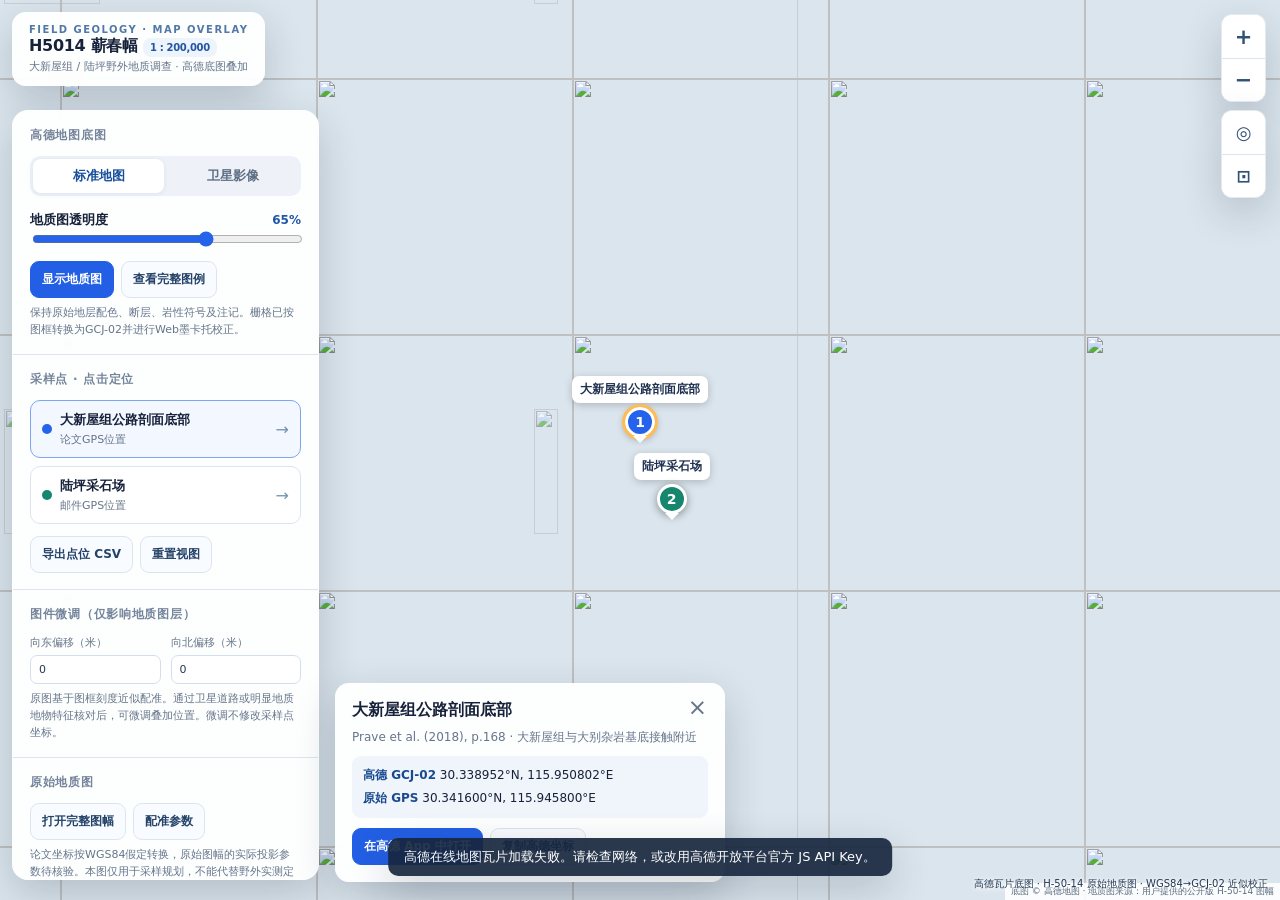
==== index.html @ d8f1293c "Add H5014 high-resolution Gaode map viewer" ====
<!DOCTYPE html>
<html lang="zh-CN">
<head>
<meta charset="UTF-8"><meta name="viewport" content="width=device-width,initial-scale=1.0,viewport-fit=cover"><meta name="theme-color" content="#14233c">
<title>H5014 蕲春幅 · 地质图叠加高德地图</title>
<style>
:root{--ink:#17223a;--navy:#182b46;--muted:#65758a;--blue:#2563eb;--bg:#fff;--line:#dce4ee;--shadow:0 14px 40px rgba(20,35,56,.2)}
*{box-sizing:border-box}html,body{margin:0;width:100%;height:100%;font-family:system-ui,-apple-system,"PingFang SC","Microsoft YaHei",sans-serif;color:var(--ink);overflow:hidden}button,input{font:inherit}button{cursor:pointer}button:disabled{opacity:.5;cursor:default}
#map{position:fixed;inset:0;touch-action:none;overflow:hidden;background:#dbe5ed;user-select:none;cursor:grab}#map.dragging{cursor:grabbing}.tile{position:absolute;width:256px;height:256px;pointer-events:none;will-change:transform}.tile.sat-road{z-index:2}.tiles{position:absolute;inset:0;pointer-events:none}.tiles.road{z-index:0}.tiles.satellite{z-index:0}.tiles.labels{z-index:1}#raster{position:absolute;z-index:3;pointer-events:none;max-width:none;transform-origin:top left}#markerLayer{position:absolute;z-index:5;inset:0;pointer-events:none}.marker{position:absolute;transform:translate(-50%,-100%);pointer-events:auto;cursor:pointer;white-space:nowrap;display:flex;align-items:center;flex-direction:column;gap:4px}.marker .pin{background:#2563eb;color:white;font-size:14px;font-weight:900;line-height:1;width:30px;height:30px;border:3px solid #fff;border-radius:50%;box-shadow:0 2px 9px #0006;display:grid;place-items:center}.marker.green .pin{background:#16876e}.marker.gps .pin{background:#ff8b31}.marker .name{background:#fff;color:#1f3151;font-size:12px;font-weight:700;padding:5px 8px;border-radius:7px;box-shadow:0 2px 9px #0003;max-width:190px;overflow:hidden;text-overflow:ellipsis}.marker::after{content:"";width:0;height:0;border:7px solid transparent;border-top-color:#fff;margin-top:-5px}.marker.active .pin{outline:3px solid #ffbc55}#mapCross{position:absolute;z-index:4;left:50%;top:50%;transform:translate(-50%,-50%);pointer-events:none;color:#1b3552;font-weight:700;opacity:0;transition:.2s}
.header{position:fixed;z-index:20;top:12px;left:12px;display:flex;align-items:center;gap:10px;max-width:calc(100vw - 110px);padding:11px 16px;border:1px solid #ffffffb0;border-radius:14px;background:#ffffffef;box-shadow:var(--shadow);backdrop-filter:blur(12px)}.kicker{font-size:10px;letter-spacing:.15em;color:#5279a6;font-weight:800}.header h1{font-size:16px;margin:1px 0 0;letter-spacing:-.02em}.header p{margin:2px 0 0;color:var(--muted);font-size:11px}.pill{border-radius:8px;padding:4px 7px;font-size:10px;background:#eef4fb;color:#2355a2;font-weight:750}
.side{position:fixed;top:110px;left:12px;z-index:20;width:307px;max-width:calc(100vw - 24px);max-height:calc(100vh - 130px);overflow:auto;border:1px solid #ffffffaf;background:#fffffff2;box-shadow:var(--shadow);border-radius:16px;backdrop-filter:blur(12px)}.section{padding:16px 17px;border-bottom:1px solid var(--line)}.section:last-child{border:0}.section h2{font-size:12px;letter-spacing:.06em;color:#75859b;margin:0 0 12px}.seg{display:flex;border-radius:10px;background:#eef2f8;padding:3px;gap:3px}.seg button{flex:1;padding:8px 6px;border:0;border-radius:8px;background:transparent;font-size:13px;font-weight:650;color:#5f7085}.seg button.selected{background:white;color:#174f9c;box-shadow:0 1px 5px #b1c2d34d}.one-line{display:flex;justify-content:space-between;align-items:center;gap:12px}.one-line label{font-size:13px;font-weight:650}#opacity{width:100%;accent-color:var(--blue);cursor:pointer}.hint{font-size:11px;color:var(--muted);line-height:1.55;margin:6px 0 0}.rowbtn{display:flex;gap:7px;flex-wrap:wrap}.btn{border:1px solid var(--line);background:#f8fbff;color:#254368;padding:9px 11px;border-radius:9px;font-size:12px;font-weight:700}.btn:hover{border-color:#a0b9e3;background:#eaf2ff}.btn.primary{background:#235fe4;border-color:#235fe4;color:#fff}.btn.primary:hover{background:#1a4fbd}.point{border:1px solid var(--line);padding:10px 11px;border-radius:10px;margin-top:8px;display:flex;gap:8px;align-items:center;cursor:pointer;background:white}.point:hover,.point.active{border-color:#7aa6f2;background:#f3f7ff}.point .dot{width:10px;height:10px;background:#2563eb;border-radius:50%;flex-shrink:0}.point .dot.green{background:#16876e}.point-title{font-size:13px;font-weight:700}.point-desc{font-size:11px;color:var(--muted);margin-top:3px}.point .arrow{margin-left:auto;color:#7593ad}#toast{position:fixed;z-index:60;left:50%;bottom:24px;transform:translateX(-50%);max-width:95vw;background:#16263ee9;color:#fff;padding:10px 16px;border-radius:10px;font-size:13px;box-shadow:var(--shadow);opacity:0;pointer-events:none;transition:.2s}#toast.show{opacity:1}.tools{position:fixed;right:14px;top:14px;z-index:20;display:flex;flex-direction:column;gap:8px}.toolgroup{display:flex;flex-direction:column;background:#fff;box-shadow:var(--shadow);border-radius:11px;overflow:hidden;border:1px solid #e3eaf2}.tool{border:0;background:#fff;width:43px;height:43px;color:#315277;font-weight:750;font-size:21px}.tool+.tool{border-top:1px solid var(--line)}.tool:hover{background:#f0f6ff}.detail{position:fixed;z-index:30;bottom:18px;left:335px;width:min(390px,calc(100vw - 370px));background:#fffffff2;border:1px solid #ffffffa6;box-shadow:var(--shadow);backdrop-filter:blur(12px);padding:16px;border-radius:14px;display:none}.detail.show{display:block}.detail h2{margin:0 25px 7px 0;font-size:16px}.detail p{color:var(--muted);font-size:12px;line-height:1.6;margin:3px 0}.detail .close{position:absolute;right:11px;top:9px;border:0;background:transparent;font-size:23px;color:#65758a}.coordinates{padding:8px 11px;background:#f0f5fb;border-radius:9px;font-size:12px;margin:9px 0;line-height:1.9;font-variant-numeric:tabular-nums}.coordinates b{color:#194a90}.detail .rowbtn{margin-top:10px}
.footer-note{position:fixed;z-index:8;right:12px;bottom:9px;font-size:10px;color:#213652;text-shadow:0 1px 5px white,0 1px 5px white;max-width:320px;text-align:right}#legendModal{position:fixed;z-index:50;inset:0;background:#0e1e37b8;display:none;align-items:center;justify-content:center;padding:22px}#legendModal.show{display:flex}.legend-card{width:min(900px,100%);max-height:94vh;display:flex;flex-direction:column;overflow:hidden;background:white;border-radius:16px;box-shadow:var(--shadow)}.legend-top{display:flex;align-items:center;justify-content:space-between;padding:10px 17px;border-bottom:1px solid var(--line)}.legend-top h2{margin:0;font-size:15px}.legend-view{overflow:auto;padding:10px;background:#f2f5f8}.legend-view img{width:100%;max-width:850px;height:auto;display:block;margin:auto;image-rendering:auto}.legend-close{background:#eef3fa;border:0;border-radius:9px;padding:7px 13px;color:#304666}
#mobileToggle{display:none}.shift{display:grid;grid-template-columns:1fr 1fr;gap:10px}.shift label{font-size:11px;color:#65758a}.shift input{width:100%;margin-top:5px;border:1px solid #d3deed;border-radius:7px;padding:7px 8px;color:#253852}.attribution{position:fixed;bottom:0;right:0;background:#ffffffe0;color:#4e6075;font-size:9px;z-index:7;padding:2px 6px}
@media(max-width:700px){.header{top:env(safe-area-inset-top,0px);left:8px;right:56px;max-width:none;padding:9px 12px}.header h1{font-size:14px}.header p{display:none}.header .pill{font-size:9px}.tools{right:8px;top:env(safe-area-inset-top,0px)}.tool{width:40px;height:40px}.side{top:auto;bottom:8px;left:8px;right:8px;width:auto;max-height:58vh;overflow:auto;border-radius:15px;transform:translateY(calc(100% - 53px));transition:transform .25s}.side.open{transform:translateY(0)}.side .section:first-child{padding-top:14px}.side .section:not(:first-child){padding-top:11px;padding-bottom:11px}.mobile-grip{display:block!important;text-align:center;font-size:12px;font-weight:700;color:#2a4a78;padding:14px;background:#f7fafe;border-bottom:1px solid var(--line);cursor:pointer}.detail{bottom:76px;left:8px;width:calc(100vw - 16px);padding:13px}.footer-note{display:none}.attribution{bottom:60px}.side.open~.attribution{display:none}}
.mobile-grip{display:none}
#raster{overflow:hidden}#rasterOverview{position:absolute;inset:0;width:100%;height:100%;pointer-events:none;max-width:none}.geo-hi-tile{position:absolute;pointer-events:none;display:block;max-width:none}
</style>
</head>
<body>
<div id="map" role="application" aria-label="H5014 高德底图与地质图叠加，拖动平移，滚轮或双指缩放">
 <div class="tiles" id="baseTiles"></div><div class="tiles labels" id="labelTiles"></div>
 <div id="raster" aria-label="H5014 高清地质图图层"><img id="rasterOverview" src="./assets/H5014_GCJ02_overview.webp" alt="" draggable="false"></div>
 <div id="markerLayer"></div><div id="mapCross">+</div>
</div>
<div class="header"><div><div class="kicker">FIELD GEOLOGY · MAP OVERLAY</div><h1>H5014 蕲春幅 <span class="pill">1 : 200,000</span></h1><p>大新屋组 / 陆坪野外地质调查 · 高德底图叠加</p></div></div>
<div class="tools"><div class="toolgroup"><button class="tool" id="zoomIn" title="放大">+</button><button class="tool" id="zoomOut" title="缩小">−</button></div><div class="toolgroup"><button class="tool" id="locate" title="我的定位" style="font-size:18px">◎</button><button class="tool" id="full" title="查看整幅图" style="font-size:17px">⊡</button></div></div>
<div class="side" id="side"><div class="mobile-grip" id="mobileGrip">☰ 图层与采样点 · 点按展开 / 收起</div>
<div class="section"><h2>高德地图底图</h2><div class="seg"><button id="road" class="selected">标准地图</button><button id="sat">卫星影像</button></div>
<div class="one-line" style="margin-top:15px"><label for="opacity">地质图透明度</label><strong id="opacityText" style="font-size:12px;color:#2055a5">65%</strong></div><input type="range" min="0" max="100" step="1" id="opacity" value="65">
<div class="rowbtn" style="margin-top:10px"><button class="btn primary" id="toggleRaster">显示地质图</button><button class="btn" id="legendBtn">查看完整图例</button></div>
<p class="hint">保持原始地层配色、断层、岩性符号及注记。栅格已按图框转换为GCJ-02并进行Web墨卡托校正。</p></div>
<div class="section"><h2>采样点 · 点击定位</h2><div id="pointList"></div><div class="rowbtn" style="margin-top:12px"><button class="btn" id="downloadCSV">导出点位 CSV</button><button class="btn" id="reset">重置视图</button></div></div>
<div class="section"><h2>图件微调（仅影响地质图层）</h2><div class="shift"><label>向东偏移（米）<input id="east" type="number" step="10" value="0" inputmode="decimal"></label><label>向北偏移（米）<input id="north" type="number" step="10" value="0" inputmode="decimal"></label></div>
<p class="hint">原图基于图框刻度近似配准。通过卫星道路或明显地质地物特征核对后，可微调叠加位置。微调不修改采样点坐标。</p></div>
<div class="section"><h2>原始地质图</h2><div class="rowbtn"><a class="btn" style="text-decoration:none" href="assets/H5014_original_full.webp" target="_blank">打开完整图幅</a><a class="btn" style="text-decoration:none" href="assets/georeference.json" download>配准参数</a></div><p class="hint">论文坐标按WGS84假定转换，原始图幅的实际投影参数待核验。本图仅用于采样规划，不能代替野外实测定位与矿山许可。</p></div>
</div>
<div class="detail" id="detail"><button class="close" id="closeDetail">×</button><h2 id="detailTitle"></h2><p id="detailDesc"></p><div class="coordinates" id="coords"></div><div class="rowbtn"><button class="btn primary" id="amapOpen">在高德 App 中打开</button><button class="btn" id="copyCoord">复制高德坐标</button></div></div>
<div class="footer-note">高德瓦片底图 · H-50-14 原始地质图 · WGS84→GCJ-02 近似校正</div><div class="attribution">底图 © 高德地图 · 地质图来源：用户提供的公开版 H-50-14 图幅</div>
<div id="legendModal"><div class="legend-card"><div class="legend-top"><h2>H-50-14 蕲春幅 · 原版图例</h2><button class="legend-close" id="legendClose">关闭 ✕</button></div><div class="legend-view"><img src="assets/H5014_legend.webp" alt="原版完整地质图例"></div></div></div>
<div id="toast" role="status" aria-live="polite"></div>
<script>
'use strict';
// A no-library slippy map viewer. Gaode-compatible XYZ raster tiles use GCJ-02 coordinates.
// Public tile URLs can change or be rate-limited; official commercial deployment should use AMap JS API with valid credentials.
const CFG={
 bounds:[115.0052382452605,29.997288491152855,116.0051702171812,30.664436451810023],
 points:[
  {id:'daxinwu',name:'大新屋组公路剖面底部',type:'论文GPS位置',description:'Prave et al. (2018), p.168 · 大新屋组与大别杂岩基底接触附近',wgs:[115.9458,30.3416],gcj:[115.9508018,30.3389519]},
  {id:'luiping',name:'陆坪采石场',type:'邮件GPS位置',description:'Tony Prave 来信 · 采石场，与公路剖面底部不同地点',wgs:[115.95661667,30.31861667],gcj:[115.9616379,30.3159882]}
 ]
};
const $=id=>document.getElementById(id);
const map=$('map'),base=$('baseTiles'),labels=$('labelTiles'),raster=$('raster'),markers=$('markerLayer');
let state={lon:115.9508018,lat:30.3389519,zoom:11,mode:'road',opacity:0.65,rasterOn:true,shiftE:0,shiftN:0,selected:null,gps:null};
let tileCache=new Map(),pointerCache=new Map(),gesture=null,renderQueued=false,tileErrors=0,toastTid=null;
function notify(s){const el=$('toast');el.textContent=s;el.classList.add('show');clearTimeout(toastTid);toastTid=setTimeout(()=>el.classList.remove('show'),3600)}
function project(lon,lat,z){let scale=256*2**z;let rad=Math.min(85.051128,Math.max(-85.051128,lat))*Math.PI/180;return {x:(lon+180)/360*scale,y:(1-Math.log(Math.tan(rad)+1/Math.cos(rad))/Math.PI)/2*scale}}
function unproject(x,y,z){let scale=256*2**z;let lon=x/scale*360-180;let n=Math.PI*(1-2*y/scale);return {lon,lat:Math.atan(Math.sinh(n))*180/Math.PI}}
function recenterAround(px,py,z){let rect=map.getBoundingClientRect(),ox=px-rect.width/2,oy=py-rect.height/2;let c=project(state.lon,state.lat,state.zoom),focus=unproject(c.x+ox,c.y+oy,state.zoom);let n=project(focus.lon,focus.lat,z);let nc=unproject(n.x-ox,n.y-oy,z);state.zoom=z;state.lon=nc.lon;state.lat=nc.lat;requestRender()}
function zoomBy(step,x=null,y=null){const rect=map.getBoundingClientRect();recenterAround(x??rect.width/2,y??rect.height/2,Math.max(6,Math.min(19,state.zoom+step)))}
function requestRender(){if(renderQueued)return;renderQueued=true;requestAnimationFrame(()=>{renderQueued=false;render()})}
function tileURL(what,x,y,z){const sub=1+(Math.abs(x*7+y*11)%4);return what==='sat' ? `https://webst0${sub}.is.autonavi.com/appmaptile?style=6&x=${x}&y=${y}&z=${z}` : what==='labels' ? `https://webst0${sub}.is.autonavi.com/appmaptile?style=8&x=${x}&y=${y}&z=${z}` : `https://webrd0${sub}.is.autonavi.com/appmaptile?lang=zh_cn&size=1&scale=1&style=7&x=${x}&y=${y}&z=${z}`;}
function renderTiles(layer,name,cx,cy,w,h,z){let minX=Math.floor((cx-w/2)/256),maxX=Math.floor((cx+w/2)/256),minY=Math.floor((cy-h/2)/256),maxY=Math.floor((cy+h/2)/256);let wanted=new Set();let n=2**z;for(let xx=minX;xx<=maxX;xx++)for(let yy=minY;yy<=maxY;yy++){
 if(yy<0||yy>=n)continue;let wrapped=(xx%n+n)%n,key=`${name}:${z}:${xx}:${yy}`;wanted.add(key);let e=tileCache.get(key);if(!e){e=new Image();e.className='tile'+(name==='labels'?' sat-road':'');e.alt='';e.decoding='async';e.draggable=false;e.src=tileURL(name,wrapped,yy,z);e.onerror=()=>{tileErrors++;if(tileErrors===6)notify('高德在线地图瓦片加载失败。请检查网络，或改用高德开放平台官方 JS API Key。')};tileCache.set(key,e);layer.appendChild(e)}
 e.style.left=`${Math.round(xx*256-cx+w/2)}px`;e.style.top=`${Math.round(yy*256-cy+h/2)}px`;
 }
 for(const [key,e] of tileCache){if(key.startsWith(name+':')&&!wanted.has(key)){e.remove();tileCache.delete(key)}}
}
function clearTiles(){for(const e of tileCache.values())e.remove();tileCache.clear()}
function shiftDegrees(){let rad=(30.3*Math.PI/180);return {x:state.shiftE/(111320*Math.cos(rad)),y:state.shiftN/111320}}
function getScreenPoint(lon,lat,center,w,h){let p=project(lon,lat,state.zoom);return {x:p.x-center.x+w/2,y:p.y-center.y+h/2}}
const hiTiles=new Map();
const HI={width:5632,height:4352,tileSize:1024};
function renderHiTiles(nw,se,w,h){
 const sw=se.x-nw.x, sh=se.y-nw.y;
 const overview=$('rasterOverview');
 if(state.zoom<12 || sw<=0 || sh<=0 || nw.x>=w || se.x<=0 || nw.y>=h || se.y<=0){
   overview.style.display='block';
   for(const [key,im] of hiTiles){im.remove();hiTiles.delete(key)}
   return;
 }
 overview.style.display='block';
 const loX=Math.max(0,Math.floor((0-nw.x)/sw*HI.width/HI.tileSize)-1);
 const hiX=Math.min(Math.ceil(HI.width/HI.tileSize)-1,Math.floor((w-nw.x)/sw*HI.width/HI.tileSize)+1);
 const loY=Math.max(0,Math.floor((0-nw.y)/sh*HI.height/HI.tileSize)-1);
 const hiY=Math.min(Math.ceil(HI.height/HI.tileSize)-1,Math.floor((h-nw.y)/sh*HI.height/HI.tileSize)+1);
 const desired=new Set();
 for(let j=loY;j<=hiY;j++) for(let i=loX;i<=hiX;i++){
  const key=`${i}_${j}`;desired.add(key);
  let im=hiTiles.get(key);
  if(!im){im=new Image();im.className='geo-hi-tile';im.decoding='async';im.draggable=false;im.src=`./assets/tiles/tile_${i}_${j}.webp`;hiTiles.set(key,im);raster.appendChild(im)}
  const left=i*HI.tileSize/HI.width*100,top=j*HI.tileSize/HI.height*100;
  const width=Math.min(HI.tileSize,HI.width-i*HI.tileSize)/HI.width*100;
  const height=Math.min(HI.tileSize,HI.height-j*HI.tileSize)/HI.height*100;
  im.style.left=left+'%';im.style.top=top+'%';im.style.width=width+'%';im.style.height=height+'%';
 }
 for(const [key,im] of hiTiles)if(!desired.has(key)){im.remove();hiTiles.delete(key)}
}
function render(){let rect=map.getBoundingClientRect(),w=rect.width,h=rect.height,z=state.zoom,c=project(state.lon,state.lat,z);
 renderTiles(base,state.mode==='road'?'road':'sat',c.x,c.y,w,h,z);
 if(state.mode==='sat'){labels.style.display='block';renderTiles(labels,'labels',c.x,c.y,w,h,z)}else {labels.style.display='none';for(const [key,e] of tileCache)if(key.startsWith('labels:')){e.remove();tileCache.delete(key)}}
 let b=CFG.bounds,delta=shiftDegrees(),nw=getScreenPoint(b[0]+delta.x,b[3]+delta.y,c,w,h),se=getScreenPoint(b[2]+delta.x,b[1]+delta.y,c,w,h);
 raster.style.left=nw.x+'px';raster.style.top=nw.y+'px';raster.style.width=(se.x-nw.x)+'px';raster.style.height=(se.y-nw.y)+'px';raster.style.opacity=state.rasterOn?state.opacity:0; renderHiTiles(nw,se,w,h);
 for(let p of CFG.points){let el=$('marker_'+p.id);let pt=getScreenPoint(p.gcj[0],p.gcj[1],c,w,h);el.style.left=pt.x+'px';el.style.top=pt.y+'px';el.style.display=(pt.x<-100||pt.x>w+100||pt.y<-100||pt.y>h+100)?'none':'flex';el.classList.toggle('active',p.id===state.selected?.id)}
 if(state.gps){let el=$('marker_gps');if(!el){el=document.createElement('div');el.id='marker_gps';el.className='marker gps';el.innerHTML='<span class="name">我的位置</span><span class="pin">◎</span>';markers.appendChild(el)}let pt=getScreenPoint(...state.gps,c,w,h);el.style.left=pt.x+'px';el.style.top=pt.y+'px'}
}
function selectPoint(p){state.selected=p;state.lon=p.gcj[0];state.lat=p.gcj[1];state.zoom=Math.max(12,state.zoom);$('detailTitle').textContent=p.name;$('detailDesc').textContent=p.description;
 $('coords').innerHTML=`<b>高德 GCJ-02</b> ${p.gcj[1].toFixed(6)}°N, ${p.gcj[0].toFixed(6)}°E<br><b>原始 GPS</b> ${p.wgs[1].toFixed(6)}°N, ${p.wgs[0].toFixed(6)}°E`;
 $('detail').classList.add('show');document.querySelectorAll('.point').forEach(el=>el.classList.toggle('active',el.dataset.id===p.id));requestRender();if(window.innerWidth<=700)$('side').classList.remove('open');}
for(let p of CFG.points){let li=document.createElement('div');li.className='point';li.dataset.id=p.id;li.innerHTML=`<span class="dot ${p.id==='luiping'?'green':''}"></span><span><div class="point-title">${p.name}</div><div class="point-desc">${p.type}</div></span><span class="arrow">→</span>`;li.addEventListener('click',()=>selectPoint(p));$('pointList').appendChild(li);
 let el=document.createElement('div');el.className='marker '+(p.id==='luiping'?'green':'');el.id='marker_'+p.id;el.innerHTML='<span class="name"></span><span class="pin">'+(p.id==='luiping'?'2':'1')+'</span>';el.querySelector('.name').textContent=p.name;el.addEventListener('click',e=>{e.stopPropagation();selectPoint(p)});markers.appendChild(el)}
function fit(){let rect=map.getBoundingClientRect(),b=CFG.bounds,centerLon=(b[0]+b[2])/2,centerLat=(b[1]+b[3])/2;let z=12;for(;z>=6;z--){let nw=project(b[0],b[3],z),se=project(b[2],b[1],z);if(se.x-nw.x<rect.width*.78&&se.y-nw.y<rect.height*.78)break}state.lon=centerLon;state.lat=centerLat;state.zoom=z;requestRender()}
function loc(){if(!navigator.geolocation){notify('当前浏览器不支持定位');return}navigator.geolocation.getCurrentPosition(pos=>{const [lng,lat]=wgs84ToGcj02(pos.coords.longitude,pos.coords.latitude);state.lon=lng;state.lat=lat;state.zoom=14;state.gps=[lng,lat];notify('已定位，定位精度约 '+Math.round(pos.coords.accuracy)+' 米');requestRender()},err=>notify('定位失败：请使用 HTTPS 并允许浏览器定位权限'),{enableHighAccuracy:true,timeout:14000,maximumAge:6000})}
// WGS84 to GCJ02 for user geolocation; same standard approximate transformation as preprocessing.
function deltaLat(x,y){return -100+2*x+3*y+.2*y*y+.1*x*y+.2*Math.sqrt(Math.abs(x))+(20*Math.sin(6*x*Math.PI)+20*Math.sin(2*x*Math.PI))*2/3+(20*Math.sin(y*Math.PI)+40*Math.sin(y/3*Math.PI))*2/3+(160*Math.sin(y/12*Math.PI)+320*Math.sin(y*Math.PI/30))*2/3}
function deltaLon(x,y){return 300+x+2*y+.1*x*x+.1*x*y+.1*Math.sqrt(Math.abs(x))+(20*Math.sin(6*x*Math.PI)+20*Math.sin(2*x*Math.PI))*2/3+(20*Math.sin(x*Math.PI)+40*Math.sin(x/3*Math.PI))*2/3+(150*Math.sin(x/12*Math.PI)+300*Math.sin(x/30*Math.PI))*2/3}
function wgs84ToGcj02(lon,lat){if(lon<72.004||lon>137.8347||lat<.8293||lat>55.8271)return [lon,lat];let x=lon-105,y=lat-35,phi=lat*Math.PI/180,mag=1-0.00669342162296594323*Math.sin(phi)**2,s=Math.sqrt(mag),dlat=deltaLat(x,y)*180/(6378245*(1-0.00669342162296594323)/(mag*s)*Math.PI),dlon=deltaLon(x,y)*180/(6378245/s*Math.cos(phi)*Math.PI);return [lon+dlon,lat+dlat]}
function updateOpacity(){state.opacity=Number($('opacity').value)/100;$('opacityText').textContent=$('opacity').value+'%';requestRender()}
$('opacity').addEventListener('input',updateOpacity);$('toggleRaster').onclick=()=>{state.rasterOn=!state.rasterOn;$('toggleRaster').textContent=state.rasterOn?'显示地质图':'已隐藏地质图';$('toggleRaster').classList.toggle('primary',state.rasterOn);requestRender()};
$('road').onclick=()=>{state.mode='road';$('road').classList.add('selected');$('sat').classList.remove('selected');clearTiles();requestRender()};
$('sat').onclick=()=>{state.mode='sat';$('sat').classList.add('selected');$('road').classList.remove('selected');clearTiles();requestRender()};
$('zoomIn').onclick=()=>zoomBy(1);$('zoomOut').onclick=()=>zoomBy(-1);$('full').onclick=fit;$('locate').onclick=loc;
$('closeDetail').onclick=()=>{state.selected=null;$('detail').classList.remove('show');document.querySelectorAll('.point').forEach(e=>e.classList.remove('active'));requestRender()};
$('amapOpen').onclick=()=>{if(!state.selected)return;let p=state.selected;window.open(`https://uri.amap.com/marker?position=${p.gcj[0]},${p.gcj[1]}&name=${encodeURIComponent(p.name)}&coordinate=gaode&callnative=1`,'_blank','noopener')};
$('copyCoord').onclick=()=>{if(!state.selected)return;let p=state.selected;navigator.clipboard?.writeText(`${p.gcj[1]},${p.gcj[0]}`).then(()=>notify('已复制高德 GCJ-02 坐标')).catch(()=>notify('请长按坐标文字复制'))};
$('legendBtn').onclick=()=>$('legendModal').classList.add('show');$('legendClose').onclick=()=>$('legendModal').classList.remove('show');$('legendModal').onclick=e=>{if(e.target.id==='legendModal')$('legendModal').classList.remove('show')};
$('reset').onclick=()=>{state.shiftE=state.shiftN=0;$('east').value=$('north').value=0;state.selected=null;$('detail').classList.remove('show');fit()};
for(const [id,k] of [['east','shiftE'],['north','shiftN']])$(id).addEventListener('input',()=>{state[k]=Math.max(-5000,Math.min(5000,Number($(id).value)||0));requestRender()});
$('mobileGrip').onclick=()=>$('side').classList.toggle('open');
$('downloadCSV').onclick=()=>{let lines=['名称,来源,原始WGS84纬度,原始WGS84经度,高德GCJ02纬度,高德GCJ02经度'];for(const p of CFG.points)lines.push([p.name,p.type,p.wgs[1],p.wgs[0],p.gcj[1],p.gcj[0]].join(','));let blob=new Blob(['\ufeff'+lines.join('\r\n')],{type:'text/csv;charset=utf-8'});let link=document.createElement('a');link.href=URL.createObjectURL(blob);link.download='H5014_Luiping_sampling_points.csv';link.click();setTimeout(()=>URL.revokeObjectURL(link.href),1000)};
let ignoreTap=false;
function midpoint(items){let a=[...items.values()];return {x:a.reduce((s,q)=>s+q.x,0)/a.length,y:a.reduce((s,q)=>s+q.y,0)/a.length}}
function distance(items){let a=[...items.values()];return Math.hypot(a[0].x-a[1].x,a[0].y-a[1].y)}
map.addEventListener('pointerdown',e=>{if(e.target.closest('.marker'))return;map.setPointerCapture(e.pointerId);pointerCache.set(e.pointerId,{x:e.clientX,y:e.clientY});let c=project(state.lon,state.lat,state.zoom);gesture={center:c,startPoints:new Map(pointerCache),zoom:state.zoom,oldDist:pointerCache.size>1?distance(pointerCache):null};map.classList.add('dragging')});
map.addEventListener('pointermove',e=>{if(!pointerCache.has(e.pointerId))return;pointerCache.set(e.pointerId,{x:e.clientX,y:e.clientY});if(!gesture)return;let start=midpoint(gesture.startPoints),now=midpoint(pointerCache);if(pointerCache.size>=2&&gesture.startPoints.size>=2){let dist=distance(pointerCache);let factor=dist/Math.max(1,gesture.oldDist);let step=Math.log2(factor);if(Math.abs(step)>.25){let newz=Math.max(6,Math.min(19,Math.round(gesture.zoom+step)));let rect=map.getBoundingClientRect();let o=now;let c=unproject(gesture.center.x-(o.x-start.x),gesture.center.y-(o.y-start.y),gesture.zoom);state.lon=c.lon;state.lat=c.lat;if(newz!==state.zoom)recenterAround(now.x-rect.left,now.y-rect.top,newz);requestRender()}else{let c=unproject(gesture.center.x-(now.x-start.x),gesture.center.y-(now.y-start.y),state.zoom);state.lon=c.lon;state.lat=c.lat;requestRender()}}else if(pointerCache.size===1&&gesture.startPoints.size===1){let c=unproject(gesture.center.x-(now.x-start.x),gesture.center.y-(now.y-start.y),gesture.zoom);state.lon=c.lon;state.lat=c.lat;requestRender()}});
function pointerUp(e){pointerCache.delete(e.pointerId);if(pointerCache.size){let c=project(state.lon,state.lat,state.zoom);gesture={center:c,startPoints:new Map(pointerCache),zoom:state.zoom,oldDist:pointerCache.size>1?distance(pointerCache):null}}else{gesture=null;map.classList.remove('dragging')}};
map.addEventListener('pointerup',pointerUp);map.addEventListener('pointercancel',pointerUp);
map.addEventListener('wheel',e=>{e.preventDefault();let r=map.getBoundingClientRect();zoomBy(e.deltaY<0?1:-1,e.clientX-r.left,e.clientY-r.top)},{passive:false});
map.addEventListener('dblclick',e=>{e.preventDefault();let r=map.getBoundingClientRect();zoomBy(1,e.clientX-r.left,e.clientY-r.top)});
window.addEventListener('resize',requestRender);
fit();selectPoint(CFG.points[0]);
</script>
</body>
</html>
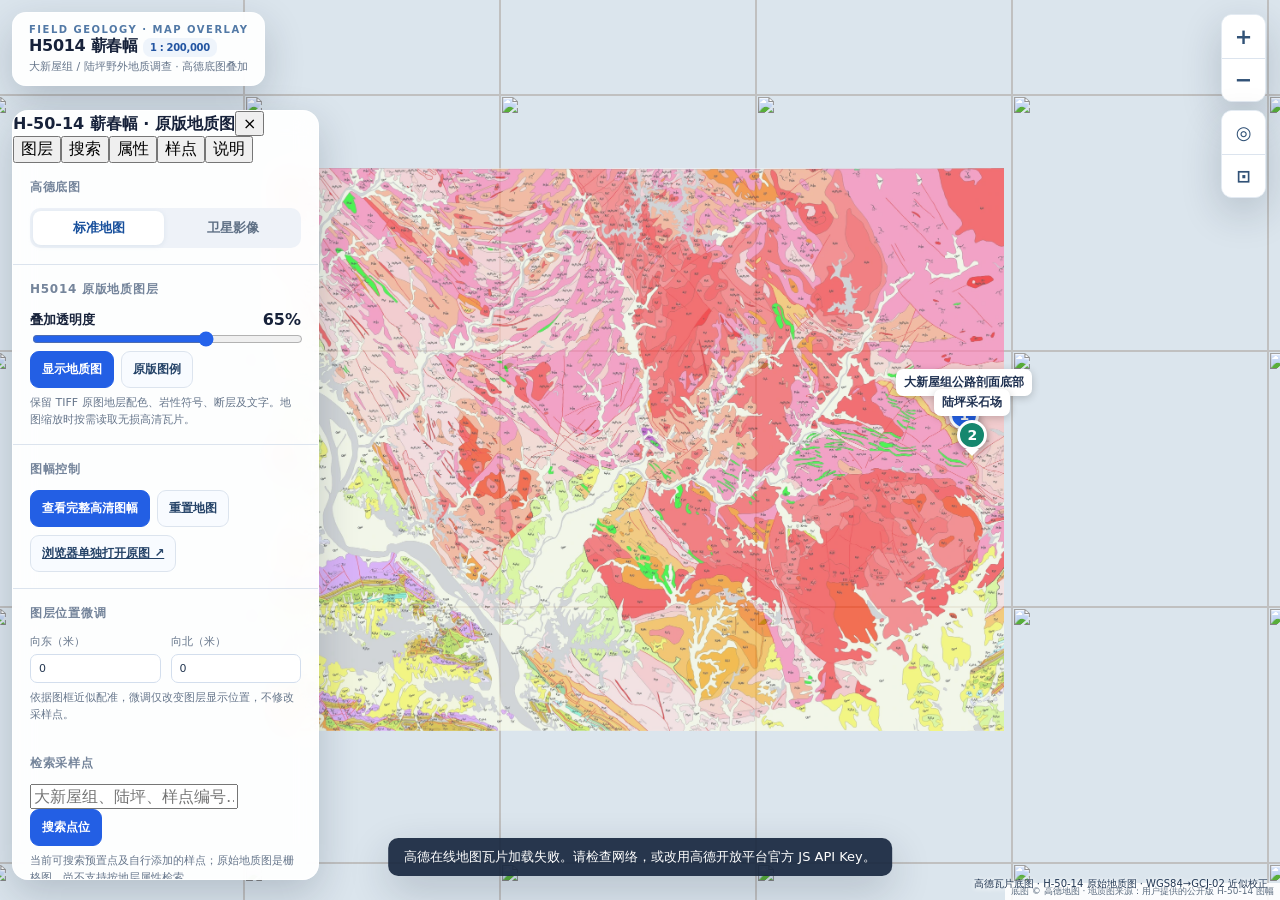
==== commit ff2818fb: "Match Huangmailing map UI with tabbed field controls and full-sheet atlas" ====
--- a/index.html
+++ b/index.html
@@ -15,6 +15,7 @@
 .mobile-grip{display:none}
 #raster{overflow:hidden}#rasterOverview{position:absolute;inset:0;width:100%;height:100%;pointer-events:none;max-width:none}.geo-hi-tile{position:absolute;pointer-events:none;display:block;max-width:none}
 </style>
+<link rel="stylesheet" href="styles.css">
 </head>
 <body>
 <div id="map" role="application" aria-label="H5014 高德底图与地质图叠加，拖动平移，滚轮或双指缩放">
@@ -23,20 +24,63 @@
  <div id="markerLayer"></div><div id="mapCross">+</div>
 </div>
 <div class="header"><div><div class="kicker">FIELD GEOLOGY · MAP OVERLAY</div><h1>H5014 蕲春幅 <span class="pill">1 : 200,000</span></h1><p>大新屋组 / 陆坪野外地质调查 · 高德底图叠加</p></div></div>
+<div id="quickbar" role="toolbar" aria-label="野外地质图工具栏">
+ <button id="btnMenu" type="button">☰ 图层</button>
+ <button id="btnBase" type="button">卫星图</button>
+ <button id="btnLocate" type="button">◎ 定位</button>
+ <button id="btnNew" type="button">＋ 新增样点</button>
+ <button id="btnAtlas" type="button">▣ 完整图幅</button>
+</div>
 <div class="tools"><div class="toolgroup"><button class="tool" id="zoomIn" title="放大">+</button><button class="tool" id="zoomOut" title="缩小">−</button></div><div class="toolgroup"><button class="tool" id="locate" title="我的定位" style="font-size:18px">◎</button><button class="tool" id="full" title="查看整幅图" style="font-size:17px">⊡</button></div></div>
-<div class="side" id="side"><div class="mobile-grip" id="mobileGrip">☰ 图层与采样点 · 点按展开 / 收起</div>
-<div class="section"><h2>高德地图底图</h2><div class="seg"><button id="road" class="selected">标准地图</button><button id="sat">卫星影像</button></div>
-<div class="one-line" style="margin-top:15px"><label for="opacity">地质图透明度</label><strong id="opacityText" style="font-size:12px;color:#2055a5">65%</strong></div><input type="range" min="0" max="100" step="1" id="opacity" value="65">
-<div class="rowbtn" style="margin-top:10px"><button class="btn primary" id="toggleRaster">显示地质图</button><button class="btn" id="legendBtn">查看完整图例</button></div>
-<p class="hint">保持原始地层配色、断层、岩性符号及注记。栅格已按图框转换为GCJ-02并进行Web墨卡托校正。</p></div>
-<div class="section"><h2>采样点 · 点击定位</h2><div id="pointList"></div><div class="rowbtn" style="margin-top:12px"><button class="btn" id="downloadCSV">导出点位 CSV</button><button class="btn" id="reset">重置视图</button></div></div>
-<div class="section"><h2>图件微调（仅影响地质图层）</h2><div class="shift"><label>向东偏移（米）<input id="east" type="number" step="10" value="0" inputmode="decimal"></label><label>向北偏移（米）<input id="north" type="number" step="10" value="0" inputmode="decimal"></label></div>
-<p class="hint">原图基于图框刻度近似配准。通过卫星道路或明显地质地物特征核对后，可微调叠加位置。微调不修改采样点坐标。</p></div>
-<div class="section"><h2>原始地质图</h2><div class="rowbtn"><a class="btn" style="text-decoration:none" href="assets/H5014_original_full.webp" target="_blank">打开完整图幅</a><a class="btn" style="text-decoration:none" href="assets/georeference.json" download>配准参数</a></div><p class="hint">论文坐标按WGS84假定转换，原始图幅的实际投影参数待核验。本图仅用于采样规划，不能代替野外实测定位与矿山许可。</p></div>
+<div class="side open" id="side">
+ <div class="mobile-grip" id="mobileGrip">☰ 图层与野外采样 · 点按收起 / 展开</div>
+ <div class="panelHead"><b>H-50-14 蕲春幅 · 原版地质图</b><button id="btnCloseSide" type="button" aria-label="关闭面板">×</button></div>
+ <div class="tabs" role="tablist"><button class="tab active" data-tab="layers" type="button">图层</button><button class="tab" data-tab="search" type="button">搜索</button><button class="tab" data-tab="info" type="button">属性</button><button class="tab" data-tab="samples" type="button">样点</button><button class="tab" data-tab="about" type="button">说明</button></div>
+ <section class="tabBody active" id="tab-layers">
+  <div class="section"><h2>高德底图</h2><div class="seg"><button id="road" class="selected" type="button">标准地图</button><button id="sat" type="button">卫星影像</button></div></div>
+  <div class="section"><h2>H5014 原版地质图层</h2>
+   <div class="one-line"><label for="opacity">叠加透明度</label><strong id="opacityText">65%</strong></div><input type="range" min="0" max="100" step="1" id="opacity" value="65">
+   <div class="rowbtn"><button class="btn primary" id="toggleRaster" type="button">显示地质图</button><button class="btn" id="legendBtn" type="button">原版图例</button></div>
+   <p class="hint">保留 TIFF 原图地层配色、岩性符号、断层及文字。地图缩放时按需读取无损高清瓦片。</p>
+  </div>
+  <div class="section"><h2>图幅控制</h2><div class="rowbtn"><button class="btn primary" id="openFullMap" type="button">查看完整高清图幅</button><button class="btn" id="reset" type="button">重置地图</button></div>
+   <div class="rowbtn" style="margin-top:8px"><a class="btn" href="assets/H5014_original_full.webp" target="_blank" rel="noopener">浏览器单独打开原图 ↗</a></div>
+  </div>
+  <div class="section"><h2>图层位置微调</h2><div class="shift"><label>向东（米）<input id="east" type="number" value="0" step="10" inputmode="decimal"></label><label>向北（米）<input id="north" type="number" value="0" step="10" inputmode="decimal"></label></div>
+   <p class="hint">依据图框近似配准，微调仅改变图层显示位置，不修改采样点。</p>
+  </div>
+ </section>
+ <section class="tabBody" id="tab-search"><div class="section"><h2>检索采样点</h2><input id="searchInput" placeholder="大新屋组、陆坪、样点编号……"><button id="searchBtn" class="btn primary wide" type="button">搜索点位</button><div id="searchResults"></div><p class="hint">当前可搜索预置点及自行添加的样点；原始地质图是栅格图，尚不支持按地层属性检索。</p></div></section>
+ <section class="tabBody" id="tab-info"><div class="section"><h2>点位属性</h2><div id="attributeInfo" class="hint">选择地图上的采样点查看位置、来源和坐标。</div></div></section>
+ <section class="tabBody" id="tab-samples">
+  <div class="section"><h2>论文与邮件点位</h2><div id="pointList"></div></div>
+  <div class="section"><h2>自采样点</h2><div class="rowbtn"><button class="btn primary" id="panelAddSample" type="button">＋ 按地图中心新增</button><button class="btn" id="clearCustom" type="button">清除自采点</button></div><div id="customSampleList"></div></div>
+  <div class="section"><h2>导出野外记录</h2><div class="rowbtn"><button class="btn" id="downloadCSV" type="button">导出 CSV</button><button class="btn" id="downloadGeoJSON" type="button">导出 GeoJSON</button></div><p class="hint">导出的 GCJ-02 坐标适合高德显示，不能当作未经转换的 GPS/WGS84 数据。</p></div>
+ </section>
+ <section class="tabBody" id="tab-about"><div class="section"><h2>数据与使用说明</h2>
+  <p>地质图：1:20万 H-50-14 蕲春幅，使用上传的 H5014.TIF 制作高清 WebP 地图瓦片。</p>
+  <p>参考：Prave et al. (2018) 第168页大新屋组公路剖面底部，另包含 Tony Prave 邮件提供的陆坪采石场。</p>
+  <p>坐标：原始论文坐标按 WGS84 假设转换为高德 GCJ-02；图层配准尚需野外控制点验证。</p>
+  <p>地图图像不可单独编辑地质单位或识别图中任意岩性；采样点可以新增和导出。</p>
+  <div class="rowbtn"><a class="btn" href="assets/georeference.json" download>配准信息 JSON</a><button class="btn" type="button" id="aboutFullMap">查看完整图幅</button></div>
+ </div></section>
 </div>
 <div class="detail" id="detail"><button class="close" id="closeDetail">×</button><h2 id="detailTitle"></h2><p id="detailDesc"></p><div class="coordinates" id="coords"></div><div class="rowbtn"><button class="btn primary" id="amapOpen">在高德 App 中打开</button><button class="btn" id="copyCoord">复制高德坐标</button></div></div>
 <div class="footer-note">高德瓦片底图 · H-50-14 原始地质图 · WGS84→GCJ-02 近似校正</div><div class="attribution">底图 © 高德地图 · 地质图来源：用户提供的公开版 H-50-14 图幅</div>
 <div id="legendModal"><div class="legend-card"><div class="legend-top"><h2>H-50-14 蕲春幅 · 原版图例</h2><button class="legend-close" id="legendClose">关闭 ✕</button></div><div class="legend-view"><img src="assets/H5014_legend.webp" alt="原版完整地质图例"></div></div></div>
+<div id="fullMapModal" class="atlasModal" role="dialog" aria-modal="true" aria-label="H5014 高清完整图幅" hidden>
+ <div class="atlasPanel"><div class="atlasHead"><b>H5014 蕲春幅 · 完整原版地质图与图例</b><span>滑动查看 · 双指或按钮缩放</span><button type="button" id="closeFullMap">关闭 ×</button></div>
+ <div class="atlasActions"><button type="button" id="atlasMinus">− 缩小</button><button type="button" id="atlasFit">适合窗口</button><button type="button" id="atlasPlus">＋ 放大</button><a href="assets/H5014_original_full.webp" target="_blank" rel="noopener">单独打开高清原图 ↗</a></div>
+ <div id="atlasViewport"><img id="atlasImage" alt="H5014 1:20万完整地质图（包括图框及完整图例）" loading="lazy" draggable="false"></div>
+ <div id="atlasStatus">完整图幅读取中…</div></div>
+</div>
+<div id="newSampleModal" class="sampleModal" role="dialog" aria-modal="true" aria-label="新增采样点" hidden>
+ <form id="newSampleForm" class="samplePanel"><h2>新增野外采样点</h2><p id="samplePosition" class="hint"></p>
+ <label>样点编号<input id="sampleName" required maxlength="50" placeholder="如 DXW-01"></label>
+ <label>岩性 / 样品类型<input id="sampleRock" maxlength="120" placeholder="石墨片岩、大理岩……"></label>
+ <label>备注<textarea id="sampleNote" rows="3" maxlength="800" placeholder="接触关系、蚀变、脉体等"></textarea></label>
+ <div class="rowbtn"><button type="button" class="btn" id="cancelSample">取消</button><button type="submit" class="btn primary">保存样点</button></div></form>
+</div>
 <div id="toast" role="status" aria-live="polite"></div>
 <script>
 'use strict';
@@ -138,7 +182,8 @@
 map.addEventListener('wheel',e=>{e.preventDefault();let r=map.getBoundingClientRect();zoomBy(e.deltaY<0?1:-1,e.clientX-r.left,e.clientY-r.top)},{passive:false});
 map.addEventListener('dblclick',e=>{e.preventDefault();let r=map.getBoundingClientRect();zoomBy(1,e.clientX-r.left,e.clientY-r.top)});
 window.addEventListener('resize',requestRender);
-fit();selectPoint(CFG.points[0]);
+fit();
 </script>
+<script src="./app-extra.js"></script>
 </body>
 </html>
